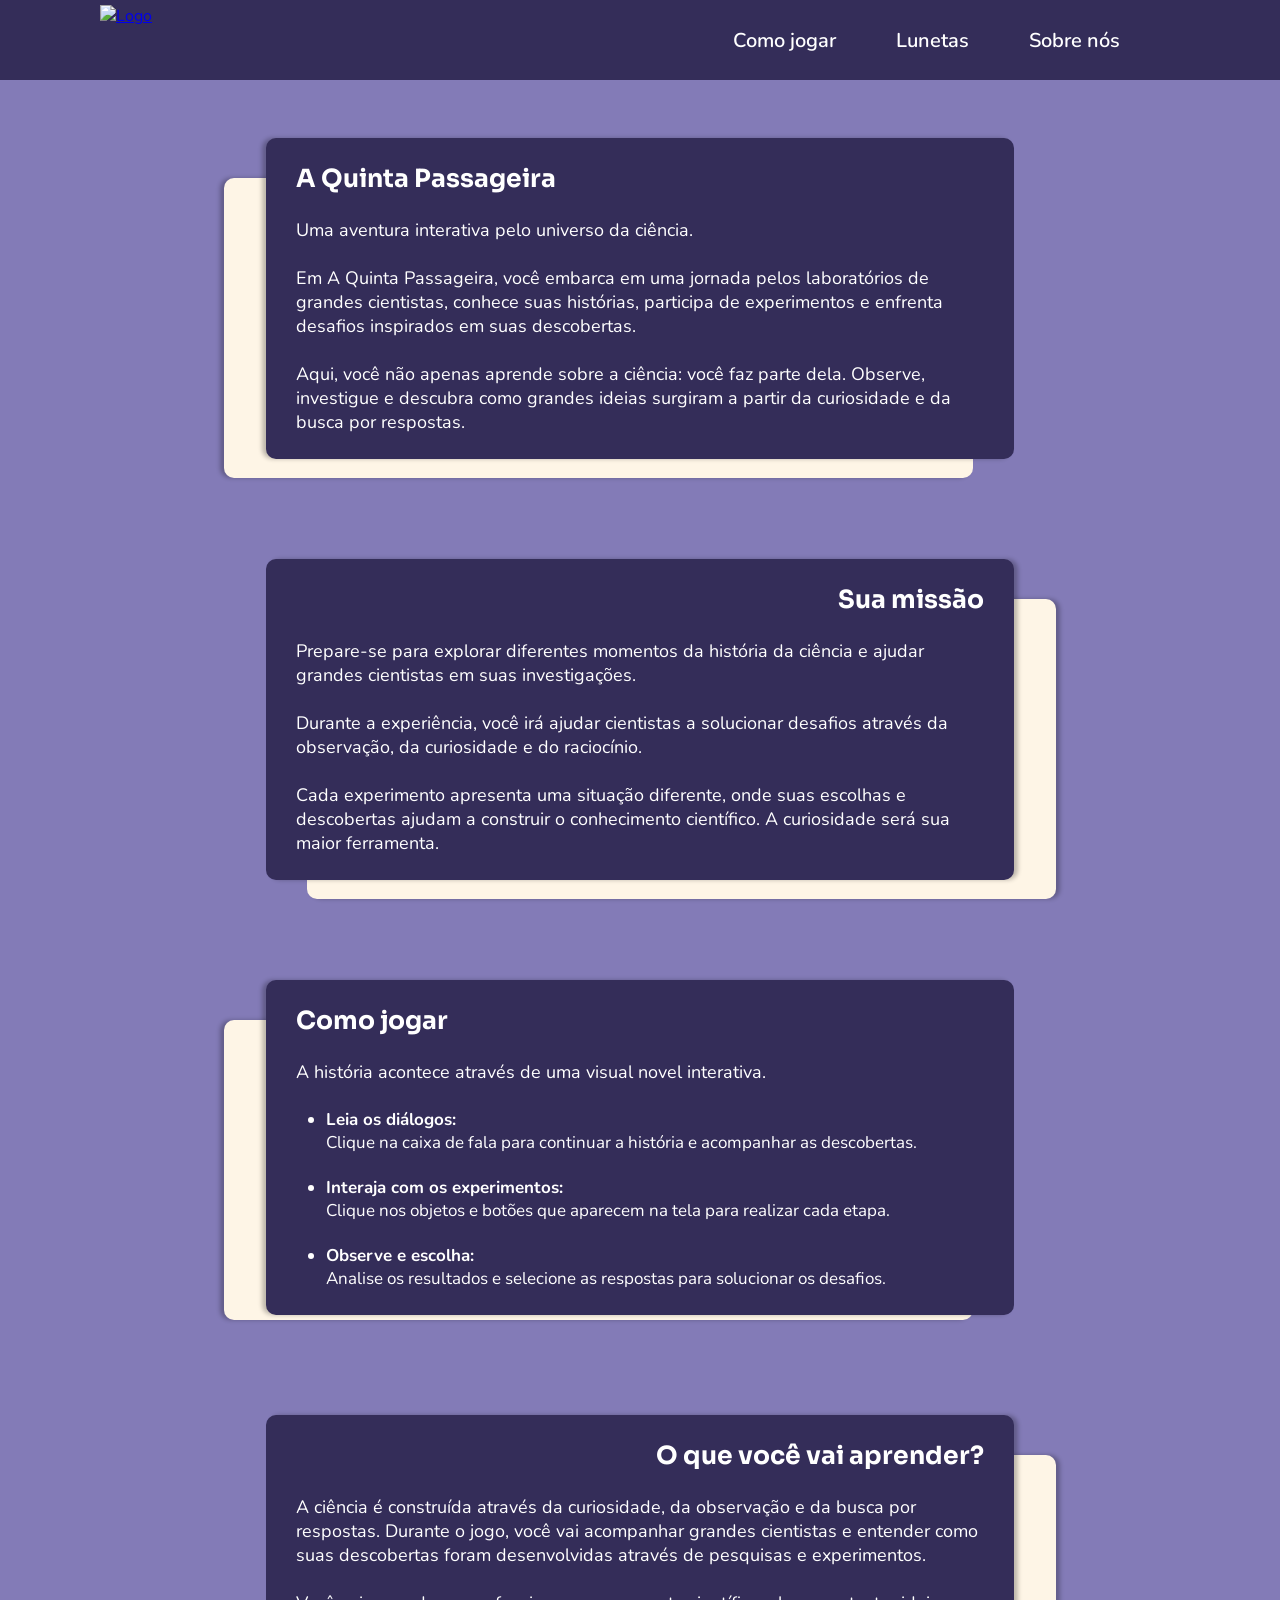
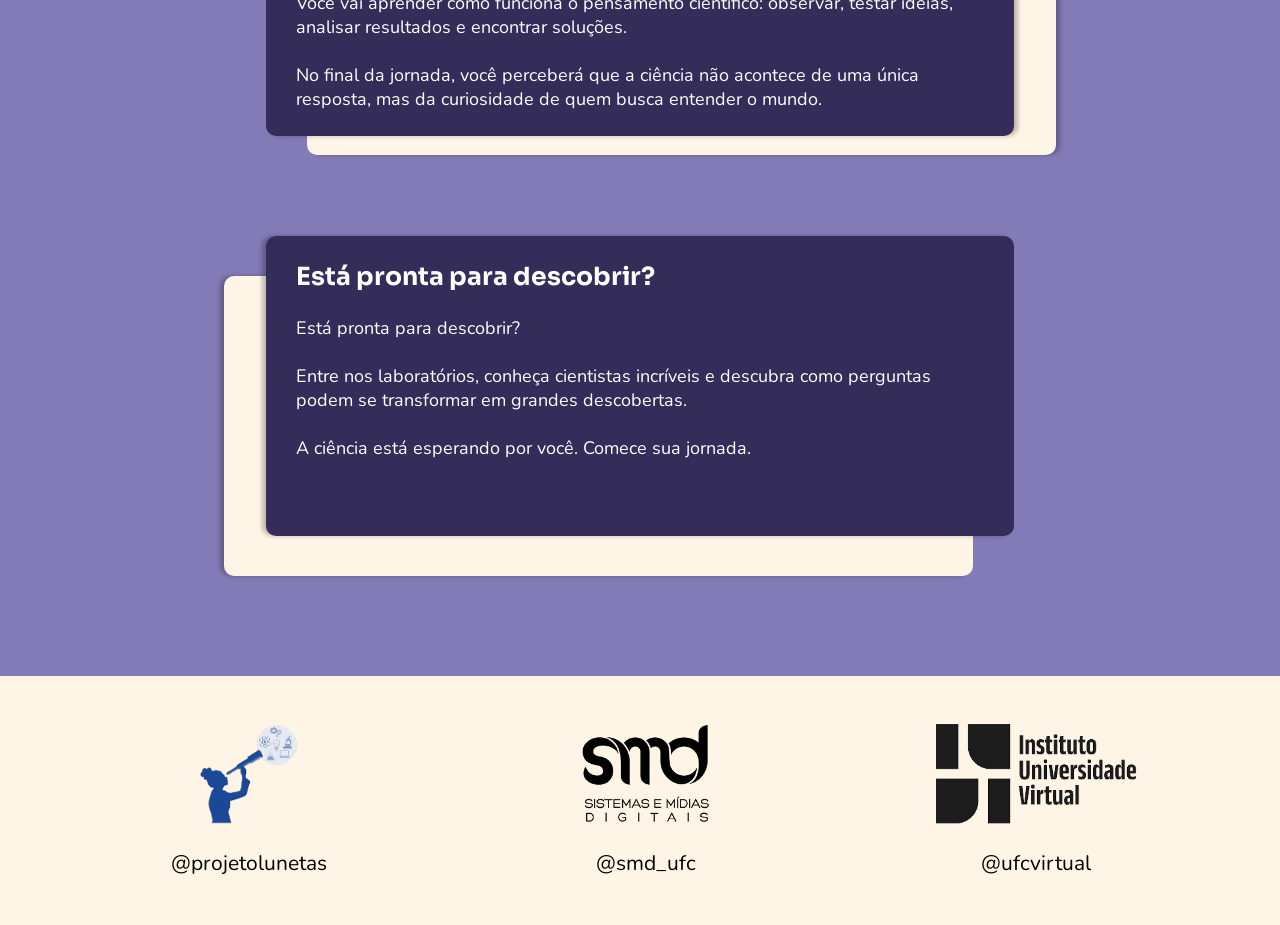
==== pages/comoJogar.html @ 1afe3038 "adicionei tela de como jogar" ====
<!DOCTYPE html>
<html lang="en">

<head>
    <meta charset="UTF-8">
    <meta name="viewport" content="width=device-width, initial-scale=1.0">
    <title>Como jogar</title>
    <link rel="stylesheet" href="/styles/global.css">
    <link rel="stylesheet" href="/styles/sobrenos.css">
    <link rel="stylesheet" href="/styles/header.css">
    <link rel="stylesheet" href="/styles/footer.css">
    <link rel="stylesheet" href="/styles/comoJogar.css">
</head>

<body>
    <header>
        <a href="/index.html"><img src="/src/images/logo/logoBranca.png" alt="Logo"></a>
        <nav class="infos-header">
            <ul>
                <li><a href="/pages/comoJogar.html">Como jogar</a></li>
                <li><a href="/pages/lunetas.html">Lunetas</a></li>
                <li><a href="/pages/sobrenos.html">Sobre nós</a></li>
            </ul>
        </nav>
    </header>

    <main>
        <div class="container">
            <div class="container-card-esquerda">
                <div class="card-branco-esquerda"></div>
                <div class="card-roxo-direita">
                    <h3>A Quinta Passageira</h3>
                    <p><br>Uma aventura interativa pelo universo da ciência.<br><br>

                        Em A Quinta Passageira, você embarca em uma jornada pelos laboratórios de grandes cientistas,
                        conhece suas histórias, participa de experimentos e enfrenta desafios inspirados em suas
                        descobertas.<br><br>

                        Aqui, você não apenas aprende sobre a ciência: você faz parte dela. Observe, investigue e
                        descubra como grandes ideias surgiram a partir da curiosidade e da busca por respostas.</p>
                </div>
            </div>

            <div class="container-card-direita">
                <div class="card-branco-direita"></div>
                <div class="card-roxo-esquerda">
                    <h3>Sua missão</h3>
                    <p><br>
                        Prepare-se para explorar diferentes momentos da história da ciência e ajudar grandes cientistas
                        em suas investigações.<br><br>

                        Durante a experiência, você irá ajudar cientistas a solucionar desafios através da observação,
                        da curiosidade e do raciocínio.<br><br>

                        Cada experimento apresenta uma situação diferente, onde suas escolhas e descobertas ajudam a
                        construir o conhecimento científico. A curiosidade será sua maior ferramenta.
                    </p>
                </div>
            </div>

            <div class="container-card-esquerda">
                <div class="card-branco-esquerda"></div>
                <div class="card-roxo-direita">
                    <h3>Como jogar</h3>
                    <p><br>A história acontece através de uma visual novel interativa.<br><br>

                    </p>
                    <ul>
                        <li><strong>Leia os diálogos: </strong><br>Clique na caixa de fala para continuar a história e
                            acompanhar as descobertas.</li><br>
                        <li><strong>Interaja com os experimentos: </strong><br>Clique nos objetos e botões que aparecem
                            na tela para realizar cada etapa.</li><br>
                        <li><strong>Observe e escolha: </strong><br>Analise os resultados e selecione as respostas para
                            solucionar os desafios.</li>

                    </ul>





                </div>
            </div>

            <div class="container-card-direita">
                <div class="card-branco-direita"></div>
                <div class="card-roxo-esquerda">
                    <h3>O que você vai aprender?</h3>
                    <p><br>
                        A ciência é construída através da curiosidade, da observação e da busca por respostas. Durante o
                        jogo, você vai acompanhar grandes cientistas e entender como suas descobertas foram
                        desenvolvidas através de pesquisas e experimentos.
                        <br><br>
                        Você vai aprender como funciona o pensamento científico: observar, testar ideias, analisar
                        resultados e encontrar soluções.
                        <br><br>
                        No final da jornada, você perceberá que a ciência não acontece de uma única resposta, mas da
                        curiosidade de quem busca entender o mundo.
                    </p>
                </div>
            </div>

            <div class="container-card-esquerda">
                <div class="card-branco-esquerda"></div>
                <div class="card-roxo-direita">
                    <h3>Está pronta para descobrir?</h3>
                    <p><br>Está pronta para descobrir?<br><br>

                        Entre nos laboratórios, conheça cientistas incríveis e descubra como perguntas podem se
                        transformar em grandes descobertas.<br><br>

                        A ciência está esperando por você.
                        Comece sua jornada.
                </div>
            </div>
        </div>
    </main>
    <footer>
        <a href="https://www.instagram.com/projetolunetas/" target="_blank" class="infos-footer" id="lunetas">
            <img src="/src/images/footer/lunetas.png" alt="Logo Lunetas">
            <p>@projetolunetas</p>
        </a>
        <a href="https://www.instagram.com/smd_ufc/" target="_blank" class="infos-footer" id="smd">
            <img src="/src/images/footer/smd.png" alt="Logo SMD">
            <p>@smd_ufc</p>
        </a>
        <a href="https://www.instagram.com/ufcvirtual/" target="_blank" class="infos-footer" id="iuiv">
            <img src="/src/images/footer/iuiv.png" alt="Logo IUIV">
            <p>@ufcvirtual</p>
        </a>
    </footer>
</body>

</html>
---- styles/global.css ----
@import url('https://fonts.googleapis.com/css2?family=Nunito:ital,wght@0,200..1000;1,200..1000&family=Sora:wght@100..800&display=swap');


* {
    margin: 0;
    padding: 0;
    box-sizing: border-box;

}

body {
    width: 100%;
    max-width: 100vw;
    min-height: 100vh;
    overflow-x: hidden;
    background-color: #837bb7;
    display: flex;
    flex-direction: column;
    font-family: "Nunito";
}




/* início main */
main {
    min-height: calc(100vh - 80px);
    /* altura da tela menos o header */
    
}
---- styles/sobrenos.css ----
main{
    display: flex;
    flex-direction: column;
    /* justify-content: center; */
    align-items: center;
    margin-top: 3%;
  
}

.container{
    width:70%;
    height: auto;
    display: flex;
    flex-direction: column;
    justify-content: center;
    align-items: center;
    padding: 20px 10px;
    /* background-color: red; */
}

.container-infos{
    display:flex;
    justify-content: center;
    width:93%;
    /* background-color: yellow; */
    padding-top:3px;
    margin-bottom:5%;
}

.container-texto{
    z-index: 1;
    width:70%;
    height:100%;
    padding:5% 7%;
    background-color: #fef5e6;
    border-radius: 10px;
}

.container-texto h2{
    font-size: 33px;
    padding-bottom:15px;
    font-weight: 600;
    font-family: "Sora";
}

.container-texto p{
    font-size: 18px;
}

#texto-na-direita .container-texto{
    text-align: end;
}

#texto-na-direita .img-container-infos{
    margin-right: -5%;
    box-shadow: -5px -5px  rgba(245, 245, 245, 0.2);
}

.img-container-infos{
    top:0;
    width:200px;
    height:150px;
    z-index:3;
    background-color: #D9D9D9;
}

.img-container-infos img{
    width: 100%;
    height: 100%;
    object-fit: cover;
}

#texto-na-esquerda{
    text-align: left;
}

#texto-na-esquerda .img-container-infos{
    margin-left: -5%;
        box-shadow: 5px -5px  rgba(245, 245, 245, 0.2);

}
---- styles/header.css ----
/* início Header */
header {
    padding: 0 100px 0 100px;
    width: 100%;
    background-color: #342d59;
    min-height: 80px;
    height: auto;
    display: flex;
    align-items: center;
    justify-content: space-between;
    margin-top: 0;
}

header img {
    /* width: 14%;
    height: 70%; */
    height: 70px;
    width: auto;
    display: block;
    flex-shrink: 0;
    /* width: 140px;
    aspect-ratio: 16/8;
    align-items: center; */
}

.infos-header ul {
    list-style: none;
    display: flex;
    display: flex;
    align-items: center;
    justify-content: center;
}

.infos-header ul li {
    padding-right: 60px;
}

.infos-header ul li a {
    cursor: pointer;
    color: white;
    text-decoration: none;
    font-weight: 600;
    transition: transform 0.3s ease;
    display: inline-block;
    font-size: 20px;
    white-space: nowrap;
}

.infos-header ul li a:hover {
    transform: scale(1.07);
}

/* fim Header */
---- styles/footer.css ----
/* Footer inicio */

footer {
    width: 100%;
    padding: 28px 30px;
    background-color: #FEF5E6;
    color: white;
    display: flex;
    flex-direction: row;
    justify-content: space-around;
    align-items: center;
    margin-top:120px;
    margin-bottom: 0;

}

.infos-footer {
    display: flex;
    flex-direction: column;
    align-items: center;
    justify-content: space-between;
    gap: 25px;
    padding: 20px 15px;
    transition: transform 0.3s ease;
    text-decoration: none;
}

.infos-footer img {
    object-fit: contain;
    max-height: 100px;
    width: auto;
}

#lunetas img {
    width: 213px;
    max-height: 100px;
}

.infos-footer p {
    text-decoration: none;
    color: black;
    font-size: 21px;
    font-weight: 400;
    text-align: center;
}

.infos-footer:hover {
    transform: scale(1.07);
}
/* footer fim */
---- styles/comoJogar.css ----
.main {
    display: flex;
    align-items: center;
    margin-top: 3%;
}

.container {
    display: flex;
    align-items: center;
    justify-content: center;
    margin: 0 auto;
    padding: 20px 10px;
    width: 70%;
    height: auto;
    gap: 100px;
}

.container-card-esquerda {
    width: 95%;
     position: relative;
    height: auto;
    display: flex;
    align-items: center;
    justify-content: center;
}

.card-branco-esquerda {
    background-color: #FEF5E6;
    width: 90%;
    min-height: 300px;
    height: auto;
    position: absolute;
    top: 40px;
    /* desce o card branco */
    left: 0;
    z-index: 1;
    border-radius: 10px;
    box-shadow: -4px 0px 4px rgba(0, 0, 0, 0.25);

    border: 1px #000000;

}

.card-roxo-direita {
    border-radius: 10px;
    background-color: #342d59;
    color: white;
    width: 90%;
    min-height: 300px;
    height: auto;
    position: relative;
    z-index: 2;
    box-shadow: -4px 0px 4px rgba(0, 0, 0, 0.25);
    padding: 25px 30px;
    
}

.card-roxo-direita h3, .card-roxo-esquerda h3 {
    font-family: "Sora";
    font-size: 25px;
}

.card-roxo-direita p, .card-roxo-esquerda p {
    font-family: "Nunito";
    font-size: 18px;
    text-align: left;
}

.container-card-direita{
    width: 95%;
    position: relative;
    height: auto;
    display: flex;
    align-items: center;
    justify-content: center;   
}

.card-branco-direita{
    background-color: #FEF5E6;
    width: 90%;
    min-height: 300px;
    height: auto;
    position: absolute;
    top: 40px;
    /* desce o card branco */
    right: 0;
    z-index: 1;
    border-radius: 10px;
    box-shadow: 4px 0px 4px rgba(0, 0, 0, 0.25);
    border: 1px #000000;
}

.card-roxo-esquerda{
     border-radius: 10px;
    background-color: #342d59;
    color: white;
    width: 90%;
    min-height: 300px;
    height: auto;
    position: relative;
    z-index: 2;
    box-shadow: 4px 0px 4px rgba(0, 0, 0, 0.25);
    padding: 25px 30px;
}

.card-roxo-esquerda h3{
    text-align: right;
}

.card-roxo-direita ul {
    padding-left: 30px;
}

.card-roxo-direita ul li{
    font-size:17px;
}
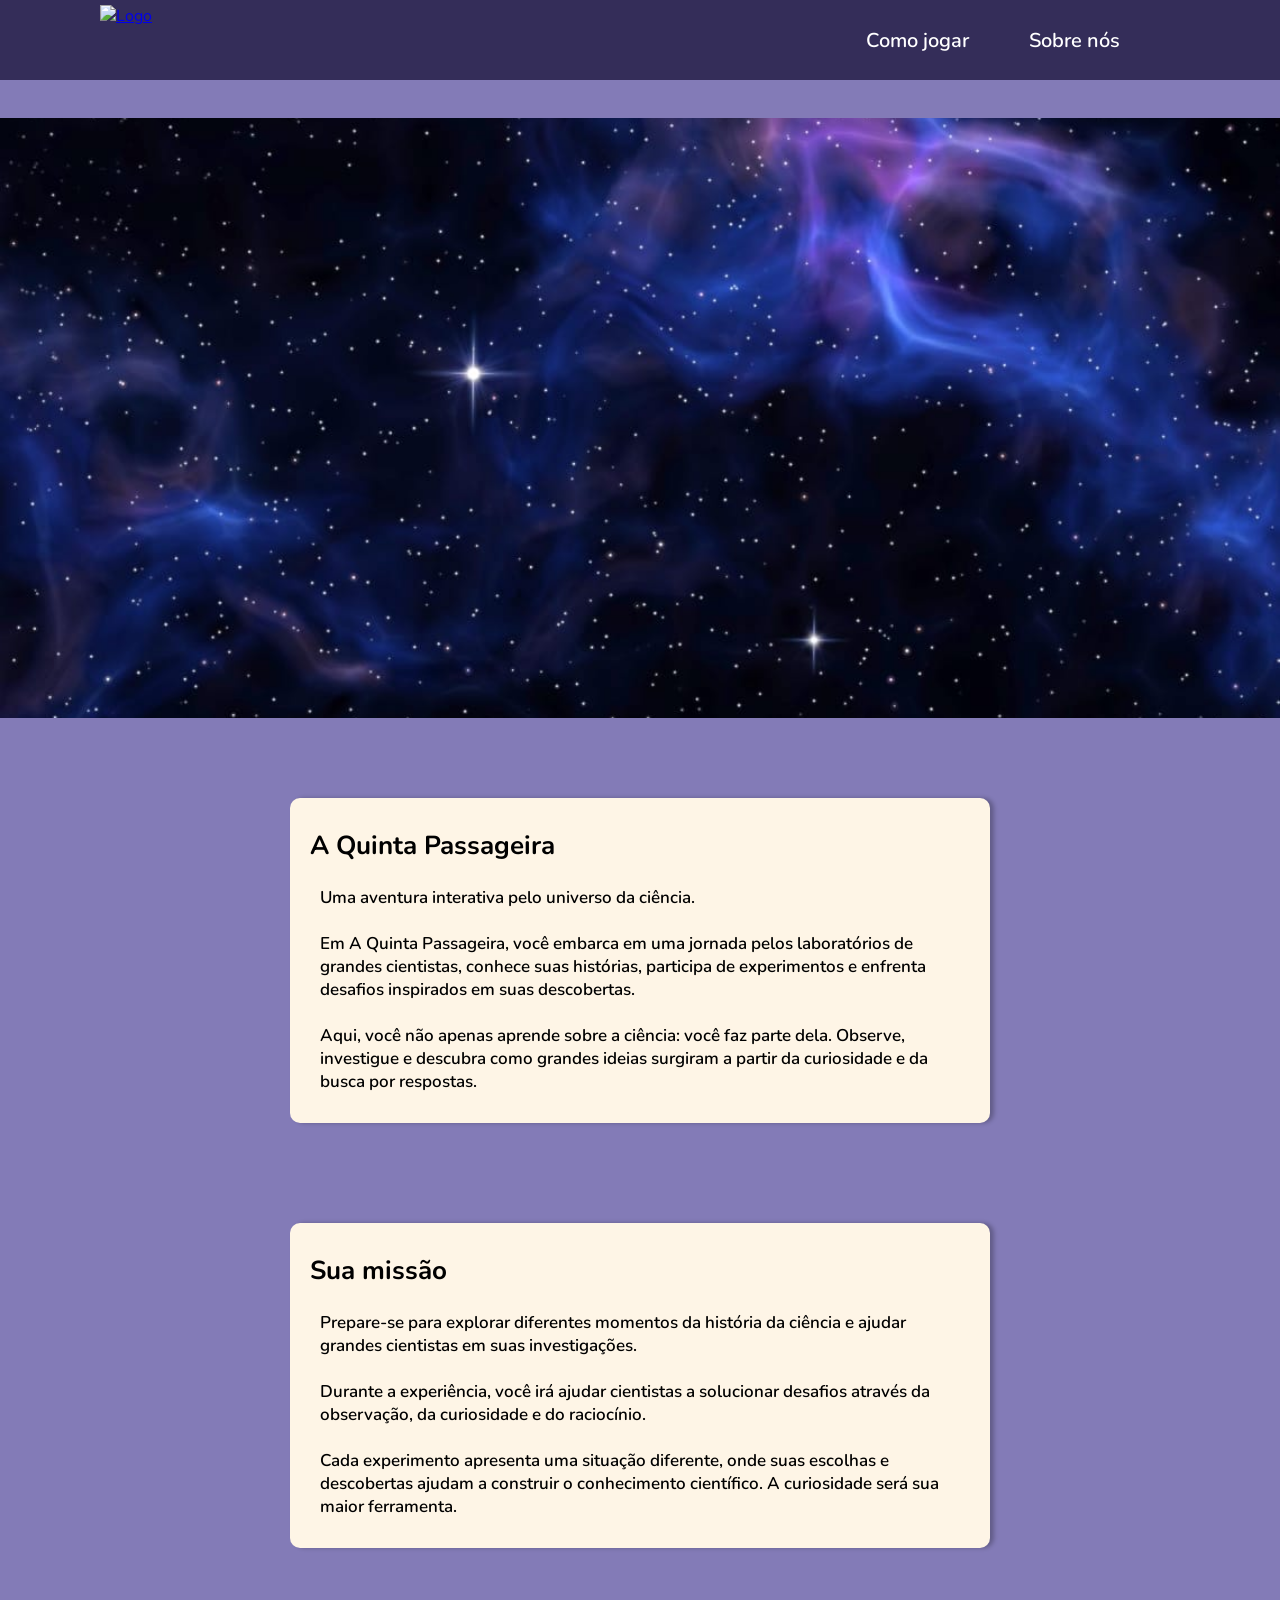
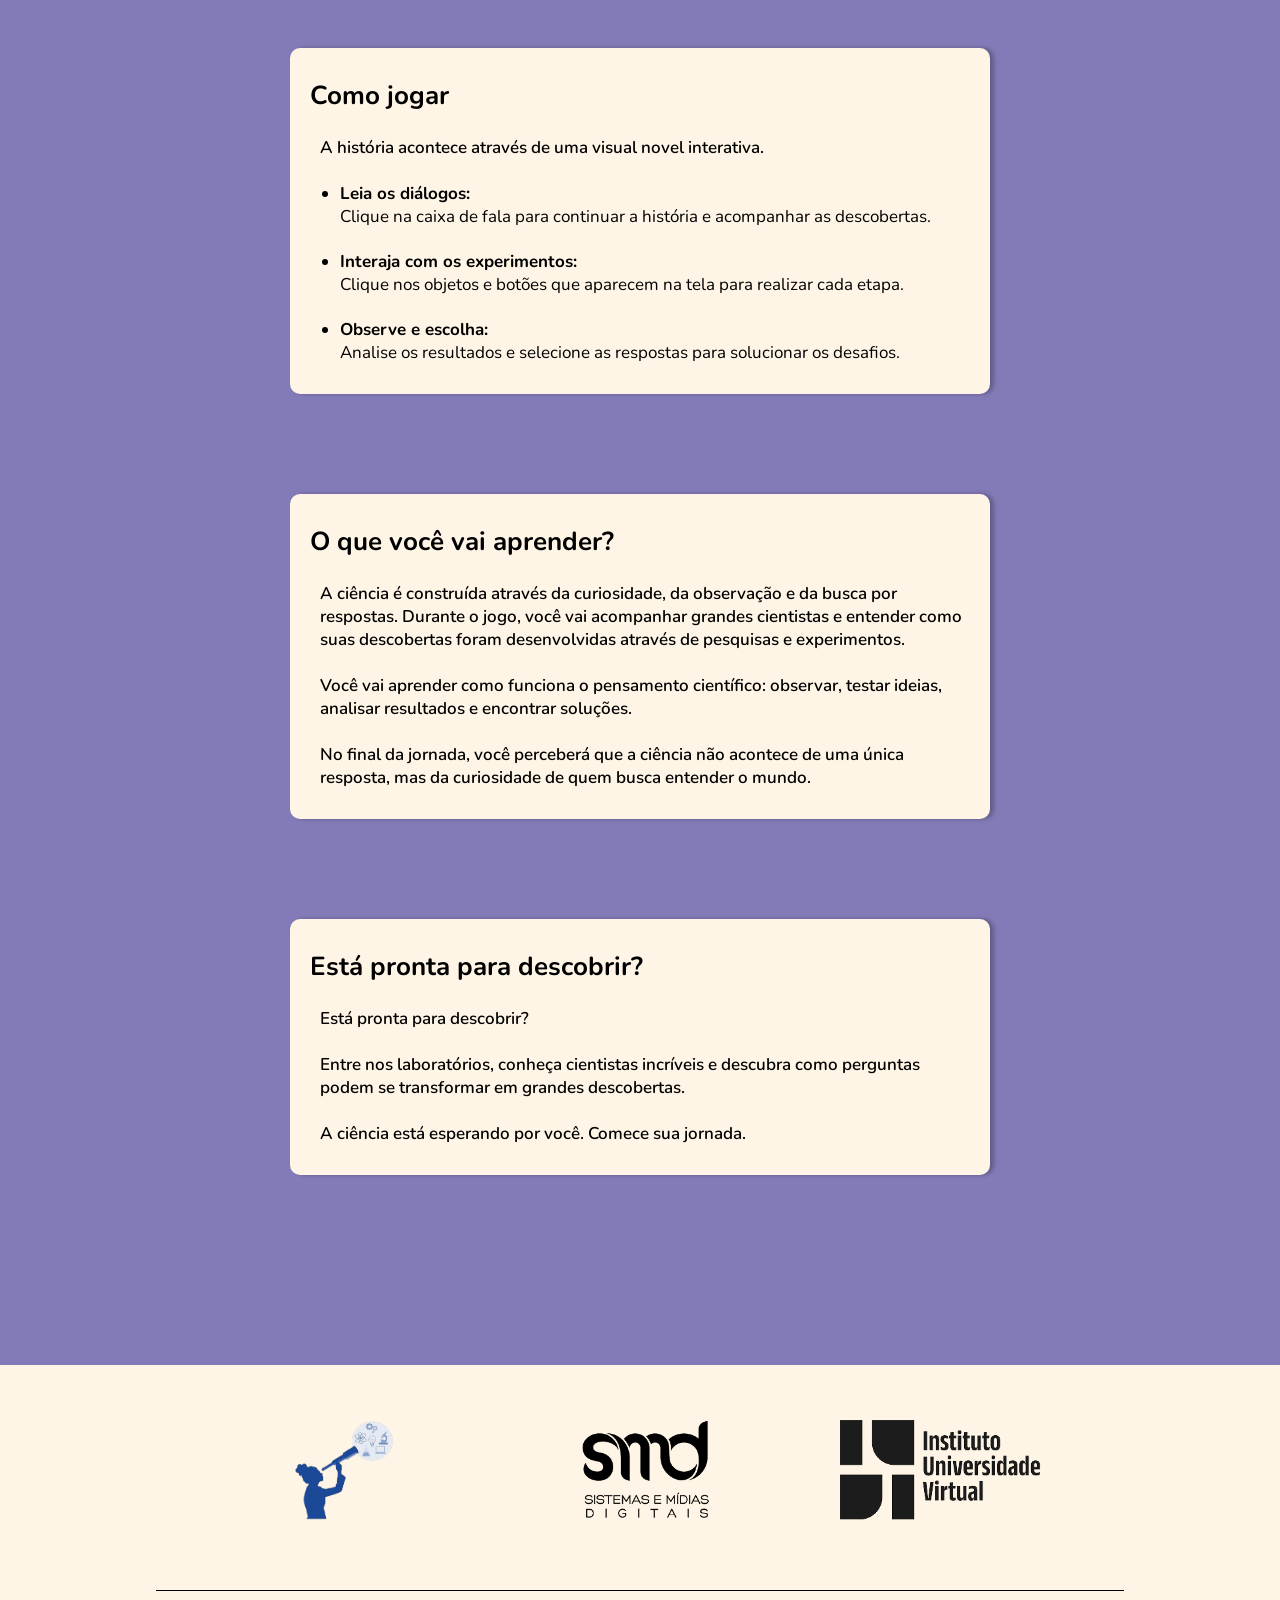
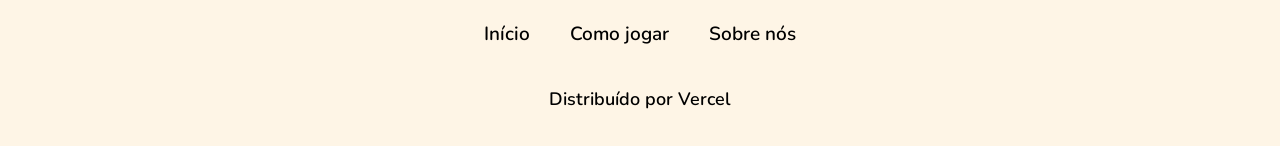
==== commit 32fb22f7: "mudança das telas Como Jogar e Sobre Nós" ====
--- a/pages/comoJogar.html
+++ b/pages/comoJogar.html
@@ -18,116 +18,120 @@
         <nav class="infos-header">
             <ul>
                 <li><a href="/pages/comoJogar.html">Como jogar</a></li>
-                <li><a href="/pages/lunetas.html">Lunetas</a></li>
                 <li><a href="/pages/sobrenos.html">Sobre nós</a></li>
             </ul>
         </nav>
     </header>
 
     <main>
+
+        <div class="comoJogar-img">
+            <img src="/src/images/image.png" alt="">
+        </div>
+
         <div class="container">
-            <div class="container-card-esquerda">
-                <div class="card-branco-esquerda"></div>
-                <div class="card-roxo-direita">
-                    <h3>A Quinta Passageira</h3>
-                    <p><br>Uma aventura interativa pelo universo da ciência.<br><br>
 
-                        Em A Quinta Passageira, você embarca em uma jornada pelos laboratórios de grandes cientistas,
-                        conhece suas histórias, participa de experimentos e enfrenta desafios inspirados em suas
-                        descobertas.<br><br>
+            <div class="card">
+                <h3>A Quinta Passageira</h3>
+                <p><br>Uma aventura interativa pelo universo da ciência.<br><br>
 
-                        Aqui, você não apenas aprende sobre a ciência: você faz parte dela. Observe, investigue e
-                        descubra como grandes ideias surgiram a partir da curiosidade e da busca por respostas.</p>
-                </div>
+                    Em A Quinta Passageira, você embarca em uma jornada pelos laboratórios de grandes cientistas,
+                    conhece suas histórias, participa de experimentos e enfrenta desafios inspirados em suas
+                    descobertas.<br><br>
+
+                    Aqui, você não apenas aprende sobre a ciência: você faz parte dela. Observe, investigue e
+                    descubra como grandes ideias surgiram a partir da curiosidade e da busca por respostas.</p>
             </div>
 
-            <div class="container-card-direita">
-                <div class="card-branco-direita"></div>
-                <div class="card-roxo-esquerda">
-                    <h3>Sua missão</h3>
-                    <p><br>
-                        Prepare-se para explorar diferentes momentos da história da ciência e ajudar grandes cientistas
-                        em suas investigações.<br><br>
 
-                        Durante a experiência, você irá ajudar cientistas a solucionar desafios através da observação,
-                        da curiosidade e do raciocínio.<br><br>
 
-                        Cada experimento apresenta uma situação diferente, onde suas escolhas e descobertas ajudam a
-                        construir o conhecimento científico. A curiosidade será sua maior ferramenta.
-                    </p>
-                </div>
+            <div class="card">
+                <h3>Sua missão</h3>
+                <p><br>
+                    Prepare-se para explorar diferentes momentos da história da ciência e ajudar grandes cientistas
+                    em suas investigações.<br><br>
+
+                    Durante a experiência, você irá ajudar cientistas a solucionar desafios através da observação,
+                    da curiosidade e do raciocínio.<br><br>
+
+                    Cada experimento apresenta uma situação diferente, onde suas escolhas e descobertas ajudam a
+                    construir o conhecimento científico. A curiosidade será sua maior ferramenta.
+                </p>
             </div>
 
-            <div class="container-card-esquerda">
-                <div class="card-branco-esquerda"></div>
-                <div class="card-roxo-direita">
-                    <h3>Como jogar</h3>
-                    <p><br>A história acontece através de uma visual novel interativa.<br><br>
 
-                    </p>
-                    <ul>
-                        <li><strong>Leia os diálogos: </strong><br>Clique na caixa de fala para continuar a história e
-                            acompanhar as descobertas.</li><br>
-                        <li><strong>Interaja com os experimentos: </strong><br>Clique nos objetos e botões que aparecem
-                            na tela para realizar cada etapa.</li><br>
-                        <li><strong>Observe e escolha: </strong><br>Analise os resultados e selecione as respostas para
-                            solucionar os desafios.</li>
+            <div class="card">
+                <h3>Como jogar</h3>
+                <p><br>A história acontece através de uma visual novel interativa.<br><br>
 
-                    </ul>
+                </p>
+                <ul>
+                    <li><strong>Leia os diálogos: </strong><br>Clique na caixa de fala para continuar a história e
+                        acompanhar as descobertas.</li><br>
+                    <li><strong>Interaja com os experimentos: </strong><br>Clique nos objetos e botões que aparecem
+                        na tela para realizar cada etapa.</li><br>
+                    <li><strong>Observe e escolha: </strong><br>Analise os resultados e selecione as respostas para
+                        solucionar os desafios.</li>
+
+                </ul>
 
 
 
 
 
-                </div>
             </div>
 
-            <div class="container-card-direita">
-                <div class="card-branco-direita"></div>
-                <div class="card-roxo-esquerda">
-                    <h3>O que você vai aprender?</h3>
-                    <p><br>
-                        A ciência é construída através da curiosidade, da observação e da busca por respostas. Durante o
-                        jogo, você vai acompanhar grandes cientistas e entender como suas descobertas foram
-                        desenvolvidas através de pesquisas e experimentos.
-                        <br><br>
-                        Você vai aprender como funciona o pensamento científico: observar, testar ideias, analisar
-                        resultados e encontrar soluções.
-                        <br><br>
-                        No final da jornada, você perceberá que a ciência não acontece de uma única resposta, mas da
-                        curiosidade de quem busca entender o mundo.
-                    </p>
-                </div>
+
+            <div class="card">
+                <h3>O que você vai aprender?</h3>
+                <p><br>
+                    A ciência é construída através da curiosidade, da observação e da busca por respostas. Durante o
+                    jogo, você vai acompanhar grandes cientistas e entender como suas descobertas foram
+                    desenvolvidas através de pesquisas e experimentos.
+                    <br><br>
+                    Você vai aprender como funciona o pensamento científico: observar, testar ideias, analisar
+                    resultados e encontrar soluções.
+                    <br><br>
+                    No final da jornada, você perceberá que a ciência não acontece de uma única resposta, mas da
+                    curiosidade de quem busca entender o mundo.
+                </p>
             </div>
 
-            <div class="container-card-esquerda">
-                <div class="card-branco-esquerda"></div>
-                <div class="card-roxo-direita">
-                    <h3>Está pronta para descobrir?</h3>
-                    <p><br>Está pronta para descobrir?<br><br>
 
-                        Entre nos laboratórios, conheça cientistas incríveis e descubra como perguntas podem se
-                        transformar em grandes descobertas.<br><br>
+            <div class="card">
+                <h3>Está pronta para descobrir?</h3>
+                <p><br>Está pronta para descobrir?<br><br>
 
-                        A ciência está esperando por você.
-                        Comece sua jornada.
-                </div>
+                    Entre nos laboratórios, conheça cientistas incríveis e descubra como perguntas podem se
+                    transformar em grandes descobertas.<br><br>
+
+                    A ciência está esperando por você.
+                    Comece sua jornada.
             </div>
+
         </div>
     </main>
     <footer>
-        <a href="https://www.instagram.com/projetolunetas/" target="_blank" class="infos-footer" id="lunetas">
-            <img src="/src/images/footer/lunetas.png" alt="Logo Lunetas">
-            <p>@projetolunetas</p>
-        </a>
-        <a href="https://www.instagram.com/smd_ufc/" target="_blank" class="infos-footer" id="smd">
-            <img src="/src/images/footer/smd.png" alt="Logo SMD">
-            <p>@smd_ufc</p>
-        </a>
-        <a href="https://www.instagram.com/ufcvirtual/" target="_blank" class="infos-footer" id="iuiv">
-            <img src="/src/images/footer/iuiv.png" alt="Logo IUIV">
-            <p>@ufcvirtual</p>
-        </a>
+        <div class="container-marcas">
+            <a href="https://www.instagram.com/projetolunetas/" target="_blank" class="infos-footer" id="lunetas">
+                <img src="/src/images/footer/lunetas.png" alt="Logo Lunetas">
+            </a>
+            <a href="https://www.instagram.com/smd_ufc/" target="_blank" class="infos-footer" id="smd">
+                <img src="/src/images/footer/smd.png" alt="Logo SMD">
+            </a>
+            <a href="https://www.instagram.com/ufcvirtual/" target="_blank" class="infos-footer" id="iuiv">
+                <img src="/src/images/footer/iuiv.png" alt="Logo IUIV">
+            </a>
+        </div>
+        <div class="linha"></div>
+        <div class="footer-links">
+            <div class="footer-links-row">
+                <a href="/index.html">Início</a>
+                <a href="/pages/comoJogar.html">Como jogar</a>
+                <a href="/pages/sobrenos.html">Sobre nós</a>
+            </div>
+            <p>Distribuído por <a href="https://vercel.com/" id="vercel">Vercel</a></p>
+        </div>
     </footer>
 </body>
 
--- a/styles/sobrenos.css
+++ b/styles/sobrenos.css
@@ -4,7 +4,17 @@
     /* justify-content: center; */
     align-items: center;
     margin-top: 3%;
-  
+}
+
+.sobrenos-img{
+    width: 100%;
+    height:600px;
+}
+
+.sobrenos-img img{
+    width:100%;
+    height: 100%;
+    object-fit: cover;
 }
 
 .container{
@@ -14,24 +24,16 @@
     flex-direction: column;
     justify-content: center;
     align-items: center;
-    padding: 20px 10px;
+    padding: 70px 10px;
+    gap:20px;
     /* background-color: red; */
-}
-
-.container-infos{
-    display:flex;
-    justify-content: center;
-    width:93%;
-    /* background-color: yellow; */
-    padding-top:3px;
-    margin-bottom:5%;
 }
 
 .container-texto{
     z-index: 1;
     width:70%;
     height:100%;
-    padding:5% 7%;
+    padding: 4% 3.5%;
     background-color: #fef5e6;
     border-radius: 10px;
 }
@@ -45,37 +47,13 @@
 
 .container-texto p{
     font-size: 18px;
+    padding-left:10px;
 }
 
-#texto-na-direita .container-texto{
-    text-align: end;
+.container-texto  ul{
+    margin-left: 30px;
+    margin-top:10px;
 }
 
-#texto-na-direita .img-container-infos{
-    margin-right: -5%;
-    box-shadow: -5px -5px  rgba(245, 245, 245, 0.2);
-}
 
-.img-container-infos{
-    top:0;
-    width:200px;
-    height:150px;
-    z-index:3;
-    background-color: #D9D9D9;
-}
 
-.img-container-infos img{
-    width: 100%;
-    height: 100%;
-    object-fit: cover;
-}
-
-#texto-na-esquerda{
-    text-align: left;
-}
-
-#texto-na-esquerda .img-container-infos{
-    margin-left: -5%;
-        box-shadow: 5px -5px  rgba(245, 245, 245, 0.2);
-
-}
--- a/styles/footer.css
+++ b/styles/footer.css
@@ -2,16 +2,31 @@
 
 footer {
     width: 100%;
-    padding: 28px 30px;
+    padding: 35px 35px;
     background-color: #FEF5E6;
     color: white;
     display: flex;
-    flex-direction: row;
-    justify-content: space-around;
+    flex-direction: column;
+    justify-content: center;
     align-items: center;
-    margin-top:120px;
+    margin-top: 120px;
     margin-bottom: 0;
+}
 
+.container-marcas {
+    display: flex;
+    justify-content: center;
+    align-items: center;
+    gap: 100px;
+    width: 70%;
+}
+
+.linha {
+    background-color: #000000;
+    width: 70%;
+    height: 1px;
+    margin-top: 50px;
+    margin-bottom: 30px;
 }
 
 .infos-footer {
@@ -47,4 +62,54 @@
 .infos-footer:hover {
     transform: scale(1.07);
 }
-/* footer fim */+
+.linha {
+    width: 80%;
+    height: 1px;
+}
+
+/* footer fim */
+.footer-links {
+    display: flex;
+    flex-direction: column;
+    align-items: center;
+    justify-content: center;
+    gap: 40px;
+    color: black;
+}
+
+.footer-links-row {
+    display: flex;
+    flex-direction: row;
+    align-items: center;
+    justify-content: space-between;
+    gap: 40px;
+}
+
+.footer-links-row a {
+    color: black;
+    text-decoration: none;
+    font-size: 19px;
+    font-weight: 600;
+    transition: all 0.3s ease;
+}
+
+.footer-links-row a:hover,
+.footer-links p a:hover {
+    cursor: pointer;
+    font-weight: 700;
+    font-size: 20px;
+    color: #342d59;
+}
+
+.footer-links p {
+    font-size: 18px;
+    font-weight: 600;
+}
+
+.footer-links p a {
+    text-decoration: none;
+    color: black;
+    font-weight: 600;
+    transition: all 0.3s ease;
+}
--- a/styles/comoJogar.css
+++ b/styles/comoJogar.css
@@ -2,6 +2,17 @@
     display: flex;
     align-items: center;
     margin-top: 3%;
+}
+
+.comoJogar-img{
+    width: 100%;
+    height:600px;
+}
+
+.comoJogar-img img{
+    width:100%;
+    height: 100%;
+    object-fit: cover;
 }
 
 .container {
@@ -9,108 +20,41 @@
     align-items: center;
     justify-content: center;
     margin: 0 auto;
-    padding: 20px 10px;
+    padding: 70px 10px; 
     width: 70%;
     height: auto;
     gap: 100px;
+    margin-top: 10px;
 }
 
-.container-card-esquerda {
-    width: 95%;
-     position: relative;
-    height: auto;
-    display: flex;
-    align-items: center;
-    justify-content: center;
-}
 
-.card-branco-esquerda {
-    background-color: #FEF5E6;
-    width: 90%;
-    min-height: 300px;
-    height: auto;
-    position: absolute;
-    top: 40px;
-    /* desce o card branco */
-    left: 0;
-    z-index: 1;
+.card{
     border-radius: 10px;
-    box-shadow: -4px 0px 4px rgba(0, 0, 0, 0.25);
-
-    border: 1px #000000;
-
-}
-
-.card-roxo-direita {
-    border-radius: 10px;
-    background-color: #342d59;
-    color: white;
-    width: 90%;
-    min-height: 300px;
-    height: auto;
-    position: relative;
-    z-index: 2;
-    box-shadow: -4px 0px 4px rgba(0, 0, 0, 0.25);
-    padding: 25px 30px;
-    
-}
-
-.card-roxo-direita h3, .card-roxo-esquerda h3 {
-    font-family: "Sora";
-    font-size: 25px;
-}
-
-.card-roxo-direita p, .card-roxo-esquerda p {
-    font-family: "Nunito";
-    font-size: 18px;
-    text-align: left;
-}
-
-.container-card-direita{
-    width: 95%;
-    position: relative;
-    height: auto;
-    display: flex;
-    align-items: center;
-    justify-content: center;   
-}
-
-.card-branco-direita{
-    background-color: #FEF5E6;
-    width: 90%;
-    min-height: 300px;
-    height: auto;
-    position: absolute;
-    top: 40px;
-    /* desce o card branco */
-    right: 0;
-    z-index: 1;
-    border-radius: 10px;
-    box-shadow: 4px 0px 4px rgba(0, 0, 0, 0.25);
-    border: 1px #000000;
-}
-
-.card-roxo-esquerda{
-     border-radius: 10px;
-    background-color: #342d59;
-    color: white;
-    width: 90%;
-    min-height: 300px;
+    background-color: #fef5e6;
+     width: 80%;
+    min-height: 100px;
     height: auto;
     position: relative;
     z-index: 2;
     box-shadow: 4px 0px 4px rgba(0, 0, 0, 0.25);
-    padding: 25px 30px;
+    padding: 30px 20px;
 }
 
-.card-roxo-esquerda h3{
-    text-align: right;
+.card p{
+    color: black;
+    font-weight: 600;
+    font-size:17px;
+    padding-left: 10px;
 }
 
-.card-roxo-direita ul {
+.card h3{
+    font-size:26px;
+}
+
+.card ul {
     padding-left: 30px;
 }
 
-.card-roxo-direita ul li{
+.card ul li{
     font-size:17px;
 }
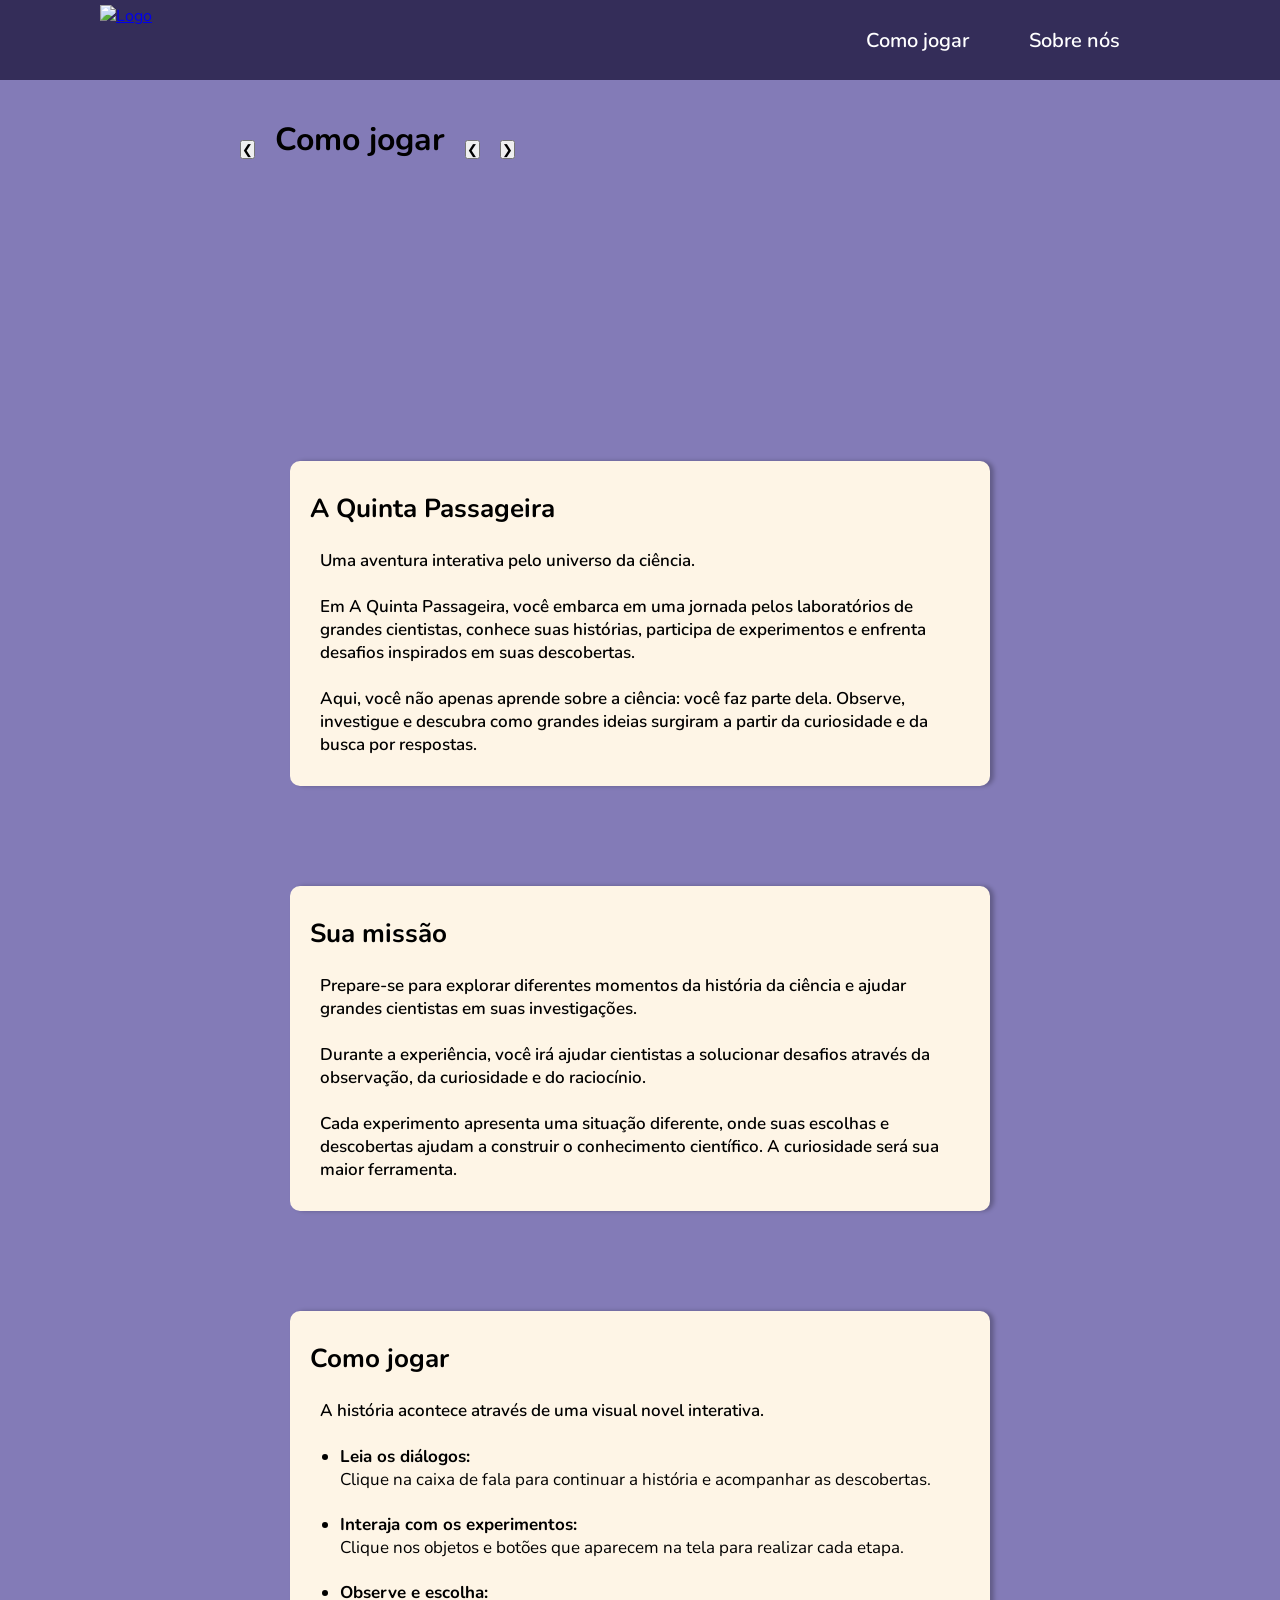
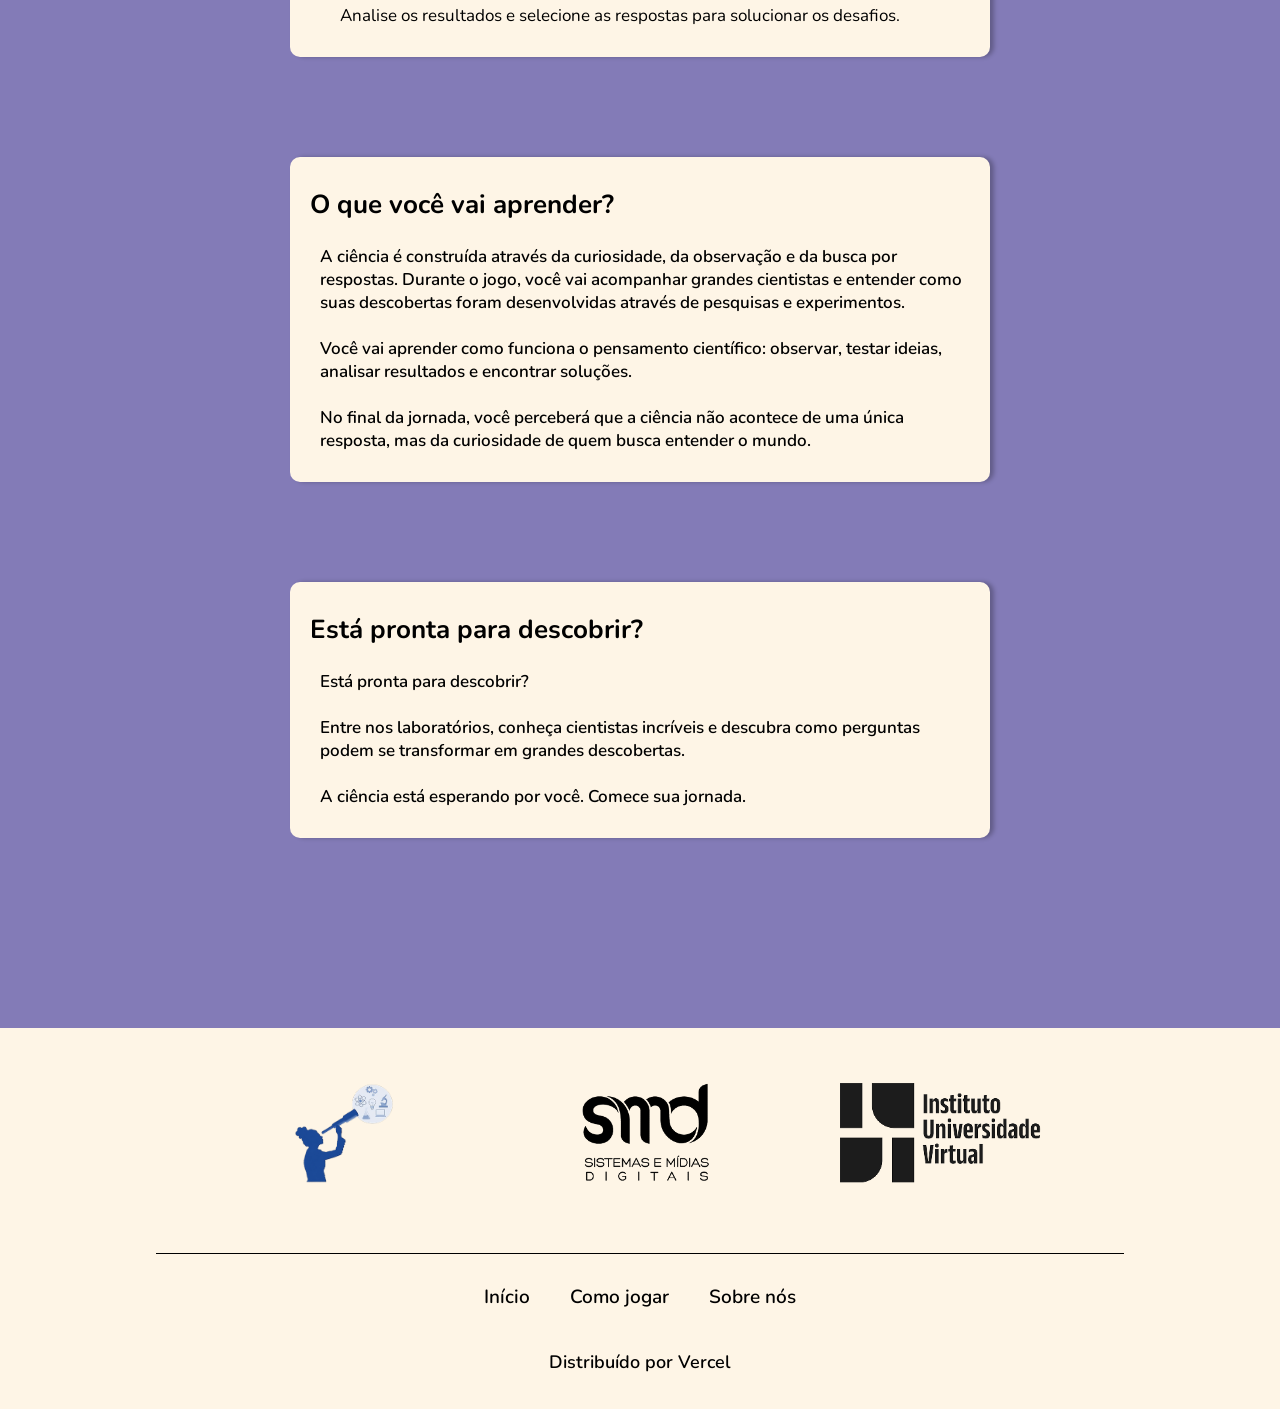
==== commit d5036743: "coloquei a ada" ====
--- a/pages/comoJogar.html
+++ b/pages/comoJogar.html
@@ -25,8 +25,22 @@
 
     <main>
 
-        <div class="comoJogar-img">
-            <img src="/src/images/image.png" alt="">
+        <div class="tutorial">
+
+           
+
+            <div class="carrossel">
+
+                <button id="btn-anterior">&#10094;</button>
+
+                <h2 class="titulo">Como jogar</h2>
+
+    <button class="seta seta-esquerda">&#10094;</button>
+    <button class="seta seta-direita">&#10095;</button>
+
+
+            </div>
+
         </div>
 
         <div class="container">
--- a/styles/comoJogar.css
+++ b/styles/comoJogar.css
@@ -1,7 +1,66 @@
+.tutorial{
+    width: 100%;
+    display: flex;
+    flex-direction: column;
+    align-items: center;
+    margin-bottom: 200px;
+}
+
+.tutorial h2{
+    font-size: 2rem;
+    margin-bottom: 20px;
+}
+
+.carrossel{
+    display: flex;
+    align-items: center;
+    gap: 20px;
+}
+
+.slide{
+    width: 100vw;
+    text-align: center;
+    height:800px;
+}
+
+.slide img{
+    width: 100%;
+    height:100%;
+    border-radius: 10px;
+}
+
+.slide p{
+    margin-top: 15px;
+    font-size: 18px;
+}
+
+.carrossel{
+    position: relative;
+    width: 800px;
+    margin: auto;
+}
+
+.carrossel img{
+    width: 100%;
+    display: block;
+    border-radius: 15px;
+}
+
+
+
+
 .main {
     display: flex;
     align-items: center;
     margin-top: 3%;
+
+    background-image: url("../src/images/fundo01.jpeg");
+    background-size: cover;
+    background-position: center;
+    background-repeat: no-repeat;
+
+    width: 100%;
+    min-height: 100vh;
 }
 
 .comoJogar-img{
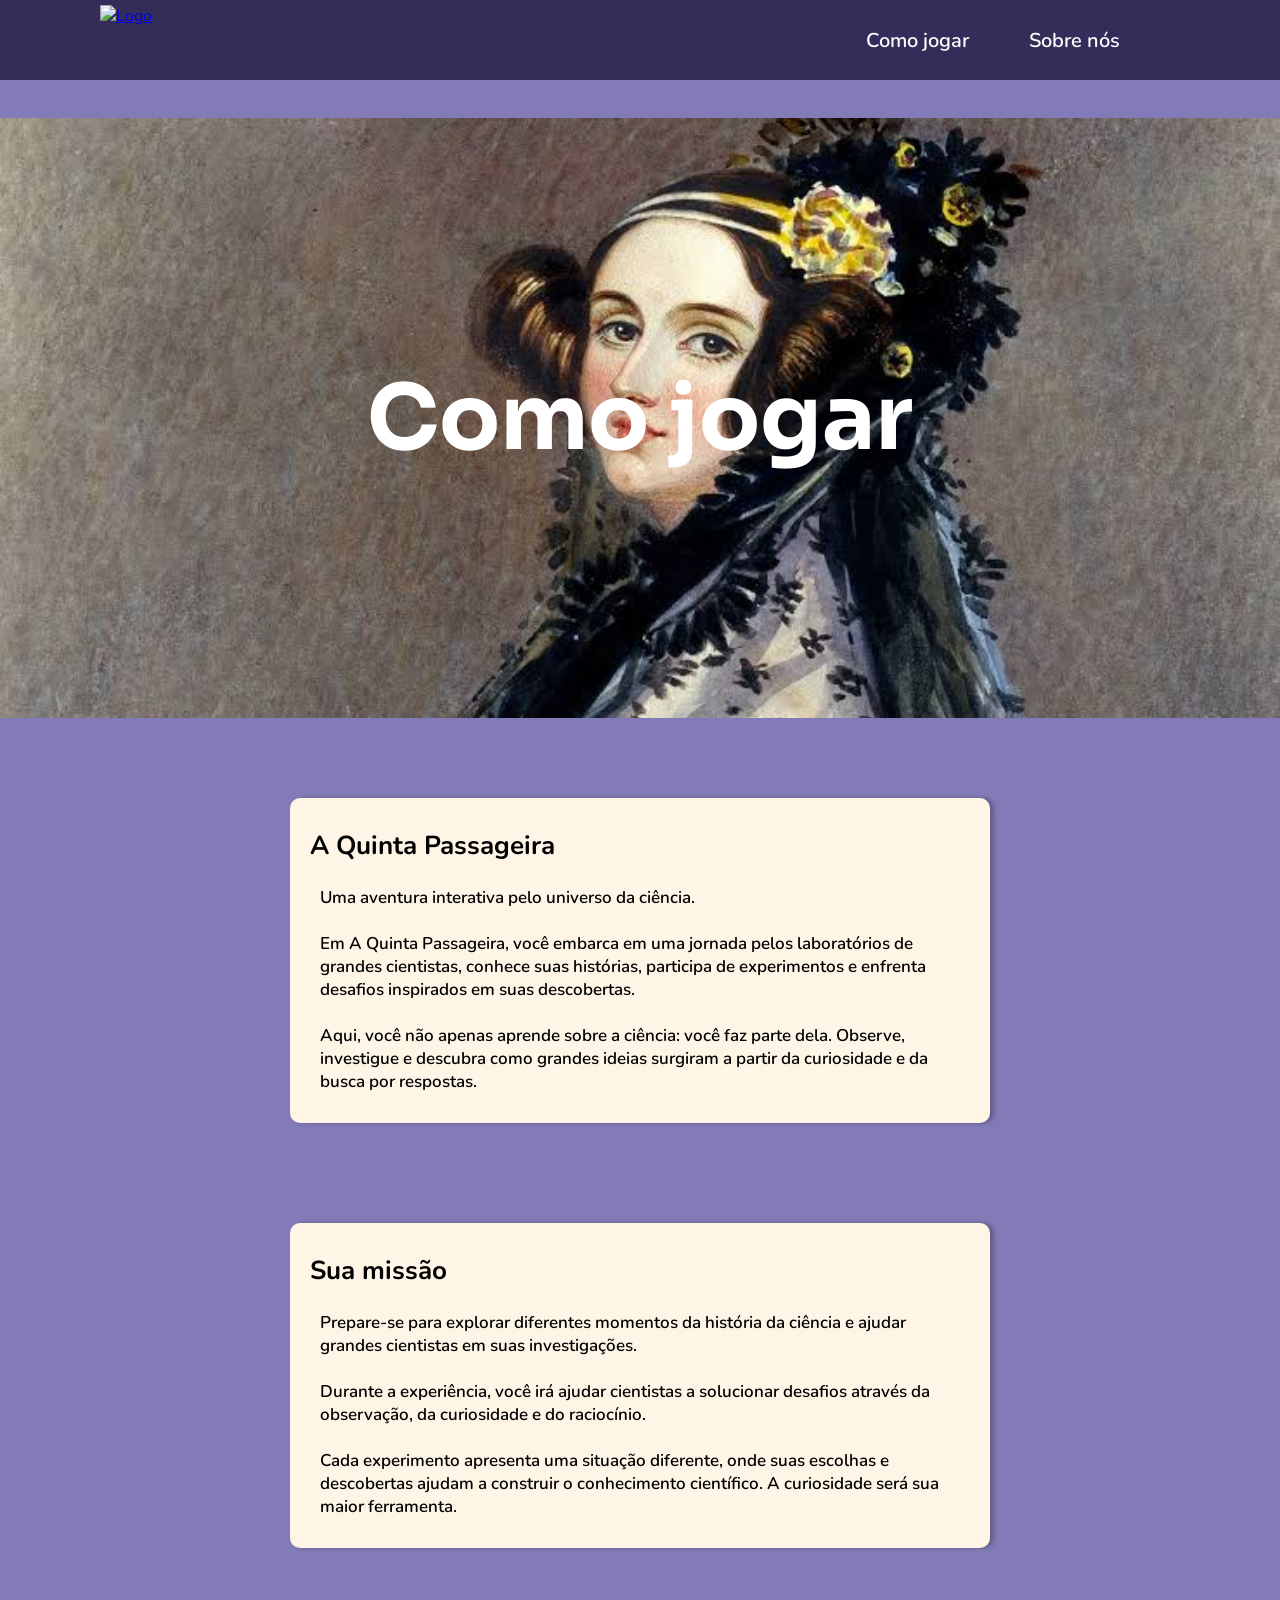
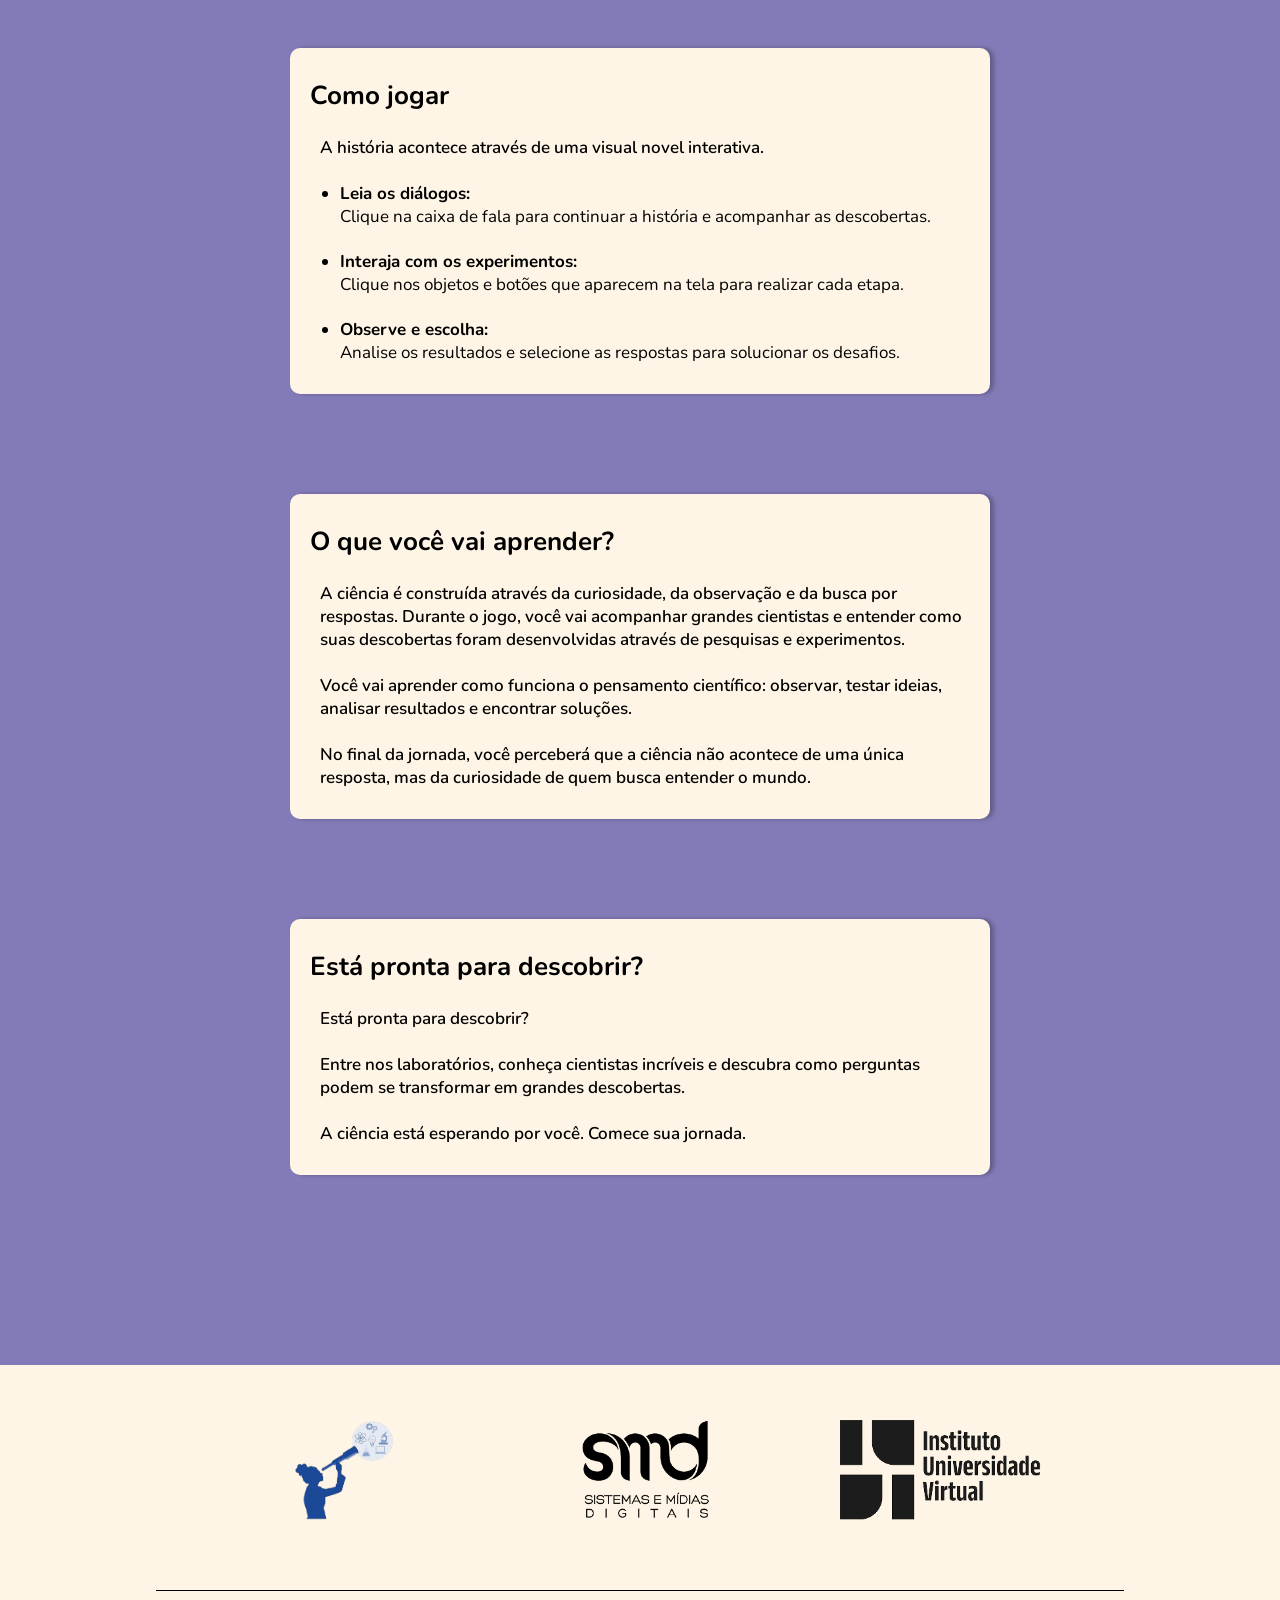
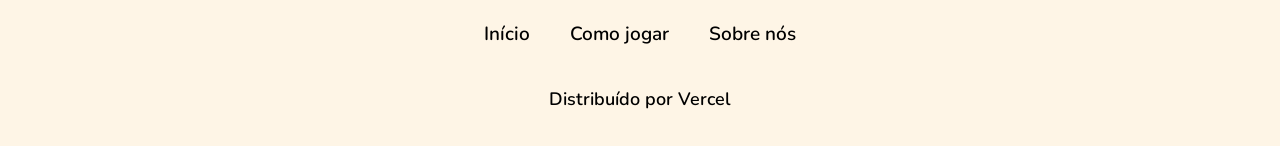
==== commit be2751d3: "coloquei cenários, tirei elementos-logo" ====
--- a/pages/comoJogar.html
+++ b/pages/comoJogar.html
@@ -25,22 +25,9 @@
 
     <main>
 
-        <div class="tutorial">
-
-           
-
-            <div class="carrossel">
-
-                <button id="btn-anterior">&#10094;</button>
-
-                <h2 class="titulo">Como jogar</h2>
-
-    <button class="seta seta-esquerda">&#10094;</button>
-    <button class="seta seta-direita">&#10095;</button>
-
-
-            </div>
-
+        <div class="comoJogar-img">
+            <img src="/src/images/comoJogar/ada.jpg" alt="Ada Lovelace">
+            <h2>Como jogar</h2>
         </div>
 
         <div class="container">
--- a/styles/sobrenos.css
+++ b/styles/sobrenos.css
@@ -9,12 +9,27 @@
 .sobrenos-img{
     width: 100%;
     height:600px;
+    position: relative;
+    display: flex;
+    justify-content: center;
+    align-items: center;
+    margin: 0 auto;
 }
 
 .sobrenos-img img{
     width:100%;
     height: 100%;
     object-fit: cover;
+    z-index: 1;
+    
+}
+
+.sobrenos-img h2{
+    position: absolute;
+    z-index: 2;
+    font-family: "Sora";
+    color:white;
+    font-size: 90px;
 }
 
 .container{
@@ -38,7 +53,7 @@
     border-radius: 10px;
 }
 
-.container-texto h2{
+.container-texto h3{
     font-size: 33px;
     padding-bottom:15px;
     font-weight: 600;
--- a/styles/comoJogar.css
+++ b/styles/comoJogar.css
@@ -1,77 +1,36 @@
-.tutorial{
-    width: 100%;
-    display: flex;
-    flex-direction: column;
-    align-items: center;
-    margin-bottom: 200px;
-}
-
-.tutorial h2{
-    font-size: 2rem;
-    margin-bottom: 20px;
-}
-
-.carrossel{
-    display: flex;
-    align-items: center;
-    gap: 20px;
-}
-
-.slide{
-    width: 100vw;
-    text-align: center;
-    height:800px;
-}
-
-.slide img{
-    width: 100%;
-    height:100%;
-    border-radius: 10px;
-}
-
-.slide p{
-    margin-top: 15px;
-    font-size: 18px;
-}
-
-.carrossel{
-    position: relative;
-    width: 800px;
-    margin: auto;
-}
-
-.carrossel img{
-    width: 100%;
-    display: block;
-    border-radius: 15px;
-}
-
-
 
 
 .main {
     display: flex;
     align-items: center;
     margin-top: 3%;
-
-    background-image: url("../src/images/fundo01.jpeg");
-    background-size: cover;
-    background-position: center;
-    background-repeat: no-repeat;
-
     width: 100%;
-    min-height: 100vh;
 }
 
 .comoJogar-img{
     width: 100%;
     height:600px;
+    position: relative;
+    display: flex;
+    justify-content: center;
+    align-items: center;
+    margin: 0 auto;
 }
 
 .comoJogar-img img{
     width:100%;
     height: 100%;
     object-fit: cover;
+    z-index: 1;
+    
+}
+
+.comoJogar-img h2{
+    position: absolute;
+    z-index: 2;
+    font-family: "Sora";
+    color:white;
+    font-size: 90px;
 }
 
 .container {
